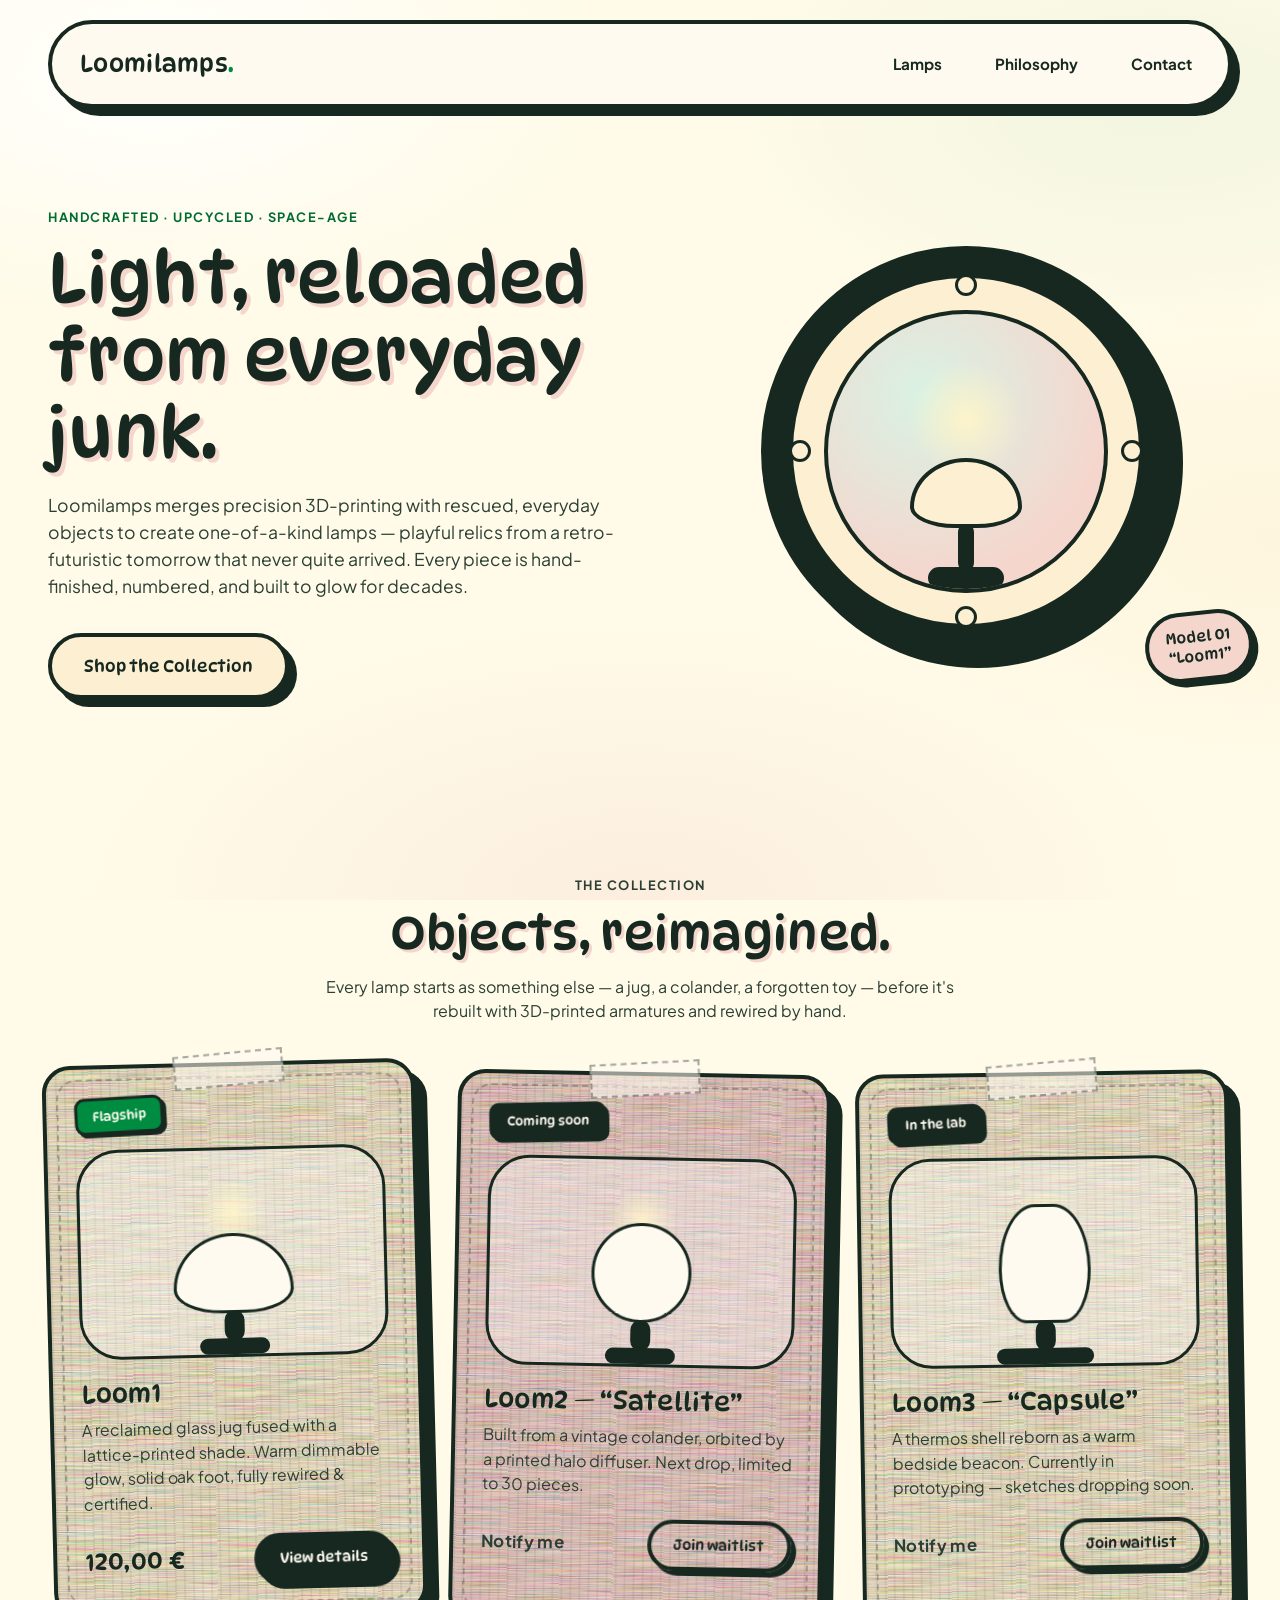
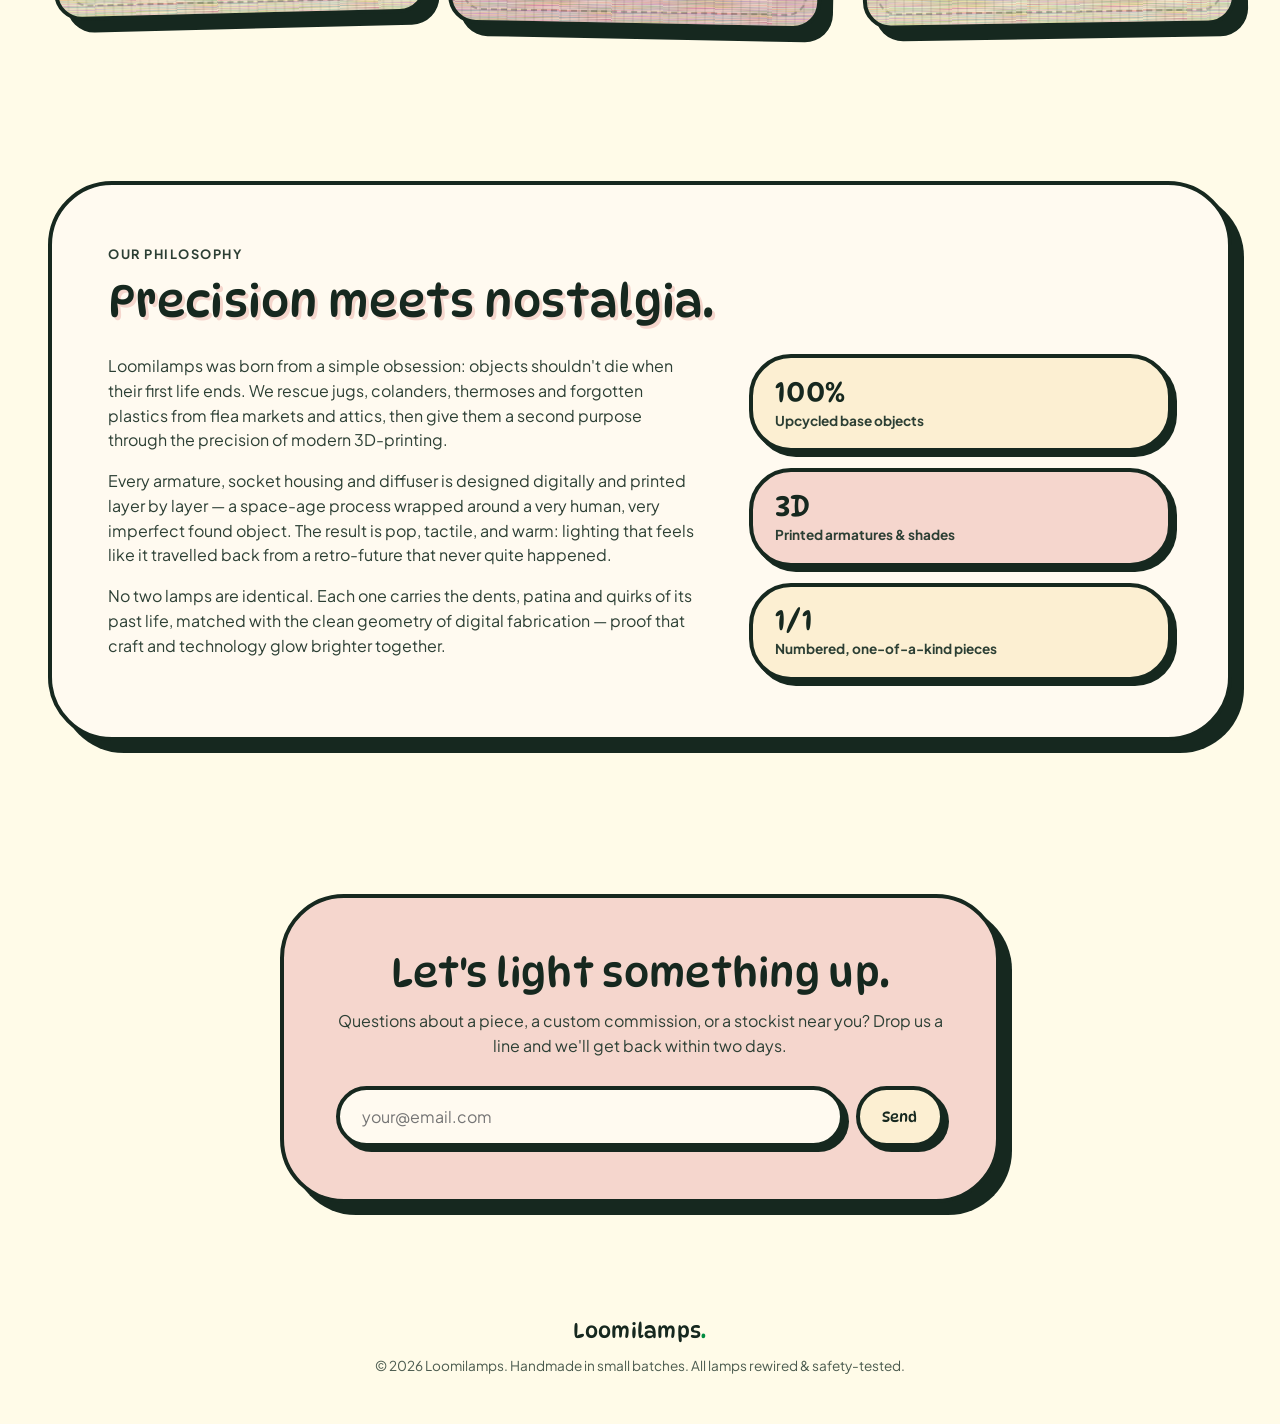
==== index.html @ 5aad16cc "Initial commit: Loomilamps Space-Age Retro E-commerce Site (v4)" ====
<!DOCTYPE html>
<html lang="en">
<head>
<meta charset="UTF-8">
<meta name="viewport" content="width=device-width, initial-scale=1.0">
<title>Loomilamps — Upcycled Space-Age Lighting</title>
<meta name="description" content="Loomilamps crafts nostalgic pop lighting by merging 3D-printing precision with upcycled everyday objects.">

<link rel="preconnect" href="https://fonts.googleapis.com">
<link rel="preconnect" href="https://fonts.gstatic.com" crossorigin>
<link href="https://fonts.googleapis.com/css2?family=Bubblegum+Sans&family=DynaPuff:wght@400..700&family=Plus+Jakarta+Sans:ital,wght@0,300..800;1,300..800&display=swap" rel="stylesheet">

<link rel="stylesheet" href="style.css">
</head>
<body>

<div class="noise-overlay" aria-hidden="true"></div>

<!-- ===== HEADER ===== -->
<header class="site-header">
  <div class="nav-bubble">
    <a href="#top" class="logo">Loomilamps<span class="logo-dot">.</span></a>

    <button class="nav-toggle" id="navToggle" aria-label="Toggle navigation" aria-expanded="false" aria-controls="primaryNav">
      <span></span><span></span><span></span>
    </button>

    <nav class="primary-nav" id="primaryNav">
      <a href="#lamps">Lamps</a>
      <a href="#philosophy">Philosophy</a>
      <a href="#contact">Contact</a>
    </nav>
  </div>
</header>

<main id="top">

  <!-- ===== HERO ===== -->
  <section class="hero" id="hero">
    <div class="hero-inner">
      <div class="hero-copy">
        <p class="eyebrow">Handcrafted &middot; Upcycled &middot; Space-Age</p>
        <h1 class="hero-title">Light, reloaded<br>from everyday junk.</h1>
        <p class="hero-text">
          Loomilamps merges precision 3D-printing with rescued, everyday objects to
          create one-of-a-kind lamps — playful relics from a retro-futuristic tomorrow
          that never quite arrived. Every piece is hand-finished, numbered, and built to
          glow for decades.
        </p>
        <a href="#lamps" class="btn btn-primary">
          <span>Shop the Collection</span>
        </a>
      </div>

      <div class="hero-visual">
        <div class="porthole">
          <div class="porthole-ring">
            <div class="porthole-glass">
              <div class="lamp-illustration" aria-hidden="true">
                <div class="lamp-glow"></div>
                <div class="lamp-shade"></div>
                <div class="lamp-neck"></div>
                <div class="lamp-base"></div>
              </div>
            </div>
          </div>
          <span class="porthole-bolt bolt-1"></span>
          <span class="porthole-bolt bolt-2"></span>
          <span class="porthole-bolt bolt-3"></span>
          <span class="porthole-bolt bolt-4"></span>
        </div>
        <div class="hero-badge">Model 01<br>“Loom1”</div>
      </div>
    </div>
  </section>

  <!-- ===== PRODUCT SHOWCASE ===== -->
  <section class="showcase" id="lamps">
    <div class="section-heading">
      <p class="eyebrow eyebrow-dark">The Collection</p>
      <h2>Objects, reimagined.</h2>
      <p class="section-sub">Every lamp starts as something else — a jug, a colander, a
        forgotten toy — before it's rebuilt with 3D-printed armatures and rewired by hand.</p>
    </div>

    <div class="product-grid">

      <article class="product-card product-card--yellow product-card--featured">
        <span class="card-tape" aria-hidden="true"></span>
        <a href="product-loom1.html" class="product-card-link" aria-label="View Loom1 details">
          <span class="tag">Flagship</span>
          <div class="product-media">
            <div class="mini-lamp mini-lamp--01" aria-hidden="true">
              <div class="mini-glow"></div>
              <div class="mini-shade"></div>
              <div class="mini-neck"></div>
              <div class="mini-base"></div>
            </div>
          </div>
          <div class="product-body">
            <h3>Loom1</h3>
            <p>A reclaimed glass jug fused with a lattice-printed shade. Warm dimmable
              glow, solid oak foot, fully rewired &amp; certified.</p>
            <div class="product-footer">
              <span class="price">120,00&nbsp;€</span>
              <span class="btn btn-small btn-dark">View details</span>
            </div>
          </div>
        </a>
      </article>

      <article class="product-card product-card--pink">
        <span class="card-tape" aria-hidden="true"></span>
        <span class="tag tag-soon">Coming soon</span>
        <div class="product-media">
          <div class="mini-lamp mini-lamp--02" aria-hidden="true">
            <div class="mini-glow"></div>
            <div class="mini-shade mini-shade--round"></div>
            <div class="mini-neck"></div>
            <div class="mini-base"></div>
          </div>
        </div>
        <div class="product-body">
          <h3>Loom2 — “Satellite”</h3>
          <p>Built from a vintage colander, orbited by a printed halo diffuser.
            Next drop, limited to 30 pieces.</p>
          <div class="product-footer">
            <span class="price price-muted">Notify me</span>
            <a href="#contact" class="btn btn-small btn-outline">Join waitlist</a>
          </div>
        </div>
      </article>

      <article class="product-card product-card--yellow">
        <span class="card-tape" aria-hidden="true"></span>
        <span class="tag tag-soon">In the lab</span>
        <div class="product-media">
          <div class="mini-lamp mini-lamp--03" aria-hidden="true">
            <div class="mini-glow"></div>
            <div class="mini-shade mini-shade--tall"></div>
            <div class="mini-neck"></div>
            <div class="mini-base mini-base--wide"></div>
          </div>
        </div>
        <div class="product-body">
          <h3>Loom3 — “Capsule”</h3>
          <p>A thermos shell reborn as a warm bedside beacon. Currently in
            prototyping — sketches dropping soon.</p>
          <div class="product-footer">
            <span class="price price-muted">Notify me</span>
            <a href="#contact" class="btn btn-small btn-outline">Join waitlist</a>
          </div>
        </div>
      </article>

    </div>
  </section>

  <!-- ===== PHILOSOPHY ===== -->
  <section class="philosophy" id="philosophy">
    <div class="philosophy-card">
      <p class="eyebrow eyebrow-dark">Our Philosophy</p>
      <h2>Precision meets nostalgia.</h2>
      <div class="philosophy-grid">
        <div class="philosophy-text">
          <p>
            Loomilamps was born from a simple obsession: objects shouldn't die when
            their first life ends. We rescue jugs, colanders, thermoses and forgotten
            plastics from flea markets and attics, then give them a second purpose
            through the precision of modern 3D-printing.
          </p>
          <p>
            Every armature, socket housing and diffuser is designed digitally and
            printed layer by layer — a space-age process wrapped around a very human,
            very imperfect found object. The result is pop, tactile, and warm: lighting
            that feels like it travelled back from a retro-future that never quite
            happened.
          </p>
          <p>
            No two lamps are identical. Each one carries the dents, patina and quirks
            of its past life, matched with the clean geometry of digital fabrication —
            proof that craft and technology glow brighter together.
          </p>
        </div>
        <div class="philosophy-stats">
          <div class="stat-chip">
            <span class="stat-number">100%</span>
            <span class="stat-label">Upcycled base objects</span>
          </div>
          <div class="stat-chip stat-chip--pink">
            <span class="stat-number">3D</span>
            <span class="stat-label">Printed armatures &amp; shades</span>
          </div>
          <div class="stat-chip">
            <span class="stat-number">1/1</span>
            <span class="stat-label">Numbered, one-of-a-kind pieces</span>
          </div>
        </div>
      </div>
    </div>
  </section>

  <!-- ===== CONTACT / CTA ===== -->
  <section class="contact" id="contact">
    <div class="contact-card">
      <h2>Let's light something up.</h2>
      <p>Questions about a piece, a custom commission, or a stockist near you?
        Drop us a line and we'll get back within two days.</p>
      <form class="contact-form" action="#" method="post">
        <input type="email" name="email" placeholder="your@email.com" required aria-label="Email address">
        <button type="submit" class="btn btn-primary btn-small">Send</button>
      </form>
    </div>
  </section>

</main>

<!-- ===== FOOTER ===== -->
<footer class="site-footer">
  <div class="footer-inner">
    <span class="logo logo--footer">Loomilamps<span class="logo-dot">.</span></span>
    <p>&copy; 2026 Loomilamps. Handmade in small batches. All lamps rewired &amp; safety-tested.</p>
  </div>
</footer>

<script src="script.js"></script>
</body>
</html>
---- style.css ----
/* =========================================================
   Loomilamps — Design Tokens
   ========================================================= */
:root {
  --color-bg: #fffbe8;
  --color-bg-soft: #fff5d6;
  --color-green: #008c40;
  --color-green-deep: #016b32;
  --color-butter: #fcefd2;
  --color-pink: #f5d6cd;
  --color-ink: #16281f;
  --color-ink-soft: #2c3f34;
  --color-cream: #fffaf0;

  --border-thick: 4px;
  --border-color: var(--color-ink);

  --shadow-offset: 8px;
  --shadow-hard: var(--shadow-offset) var(--shadow-offset) 0 0 var(--color-ink);
  --shadow-hard-sm: 5px 5px 0 0 var(--color-ink);
  --shadow-hard-lg: 12px 12px 0 0 var(--color-ink);

  --radius-blob: 42px;
  --radius-blob-lg: 64px;
  --radius-pill: 999px;

  --font-display: 'DynaPuff', 'Bubblegum Sans', system-ui, sans-serif;
  --font-body: 'Plus Jakarta Sans', 'Inter', system-ui, -apple-system, sans-serif;

  --container-w: 1240px;
}

/* =========================================================
   Reset & Base
   ========================================================= */
*, *::before, *::after { box-sizing: border-box; }

html { scroll-behavior: smooth; }

body {
  margin: 0;
  min-height: 100vh;
  background-color: var(--color-bg);
  /* Soft, non-repeating light blooms — no tiling pattern, just gentle depth */
  background-image:
    radial-gradient(ellipse 60% 45% at 12% 8%, rgba(255,255,255,0.9), transparent 60%),
    radial-gradient(ellipse 55% 40% at 90% 12%, rgba(0,140,64,0.05), transparent 65%),
    radial-gradient(ellipse 70% 50% at 50% 100%, rgba(245,214,205,0.35), transparent 65%),
    radial-gradient(ellipse 60% 45% at 100% 60%, rgba(252,239,210,0.5), transparent 60%);
  background-attachment: fixed;
  color: var(--color-ink);
  font-family: var(--font-body);
  font-size: 16px;
  line-height: 1.55;
  -webkit-font-smoothing: antialiased;
  overflow-x: hidden;
  position: relative;
}

h1, h2, h3, .logo, .price, .stat-number {
  font-family: var(--font-display);
  font-weight: 400;
  line-height: 1.1;
  letter-spacing: 0.3px;
  margin: 0;
}

p { margin: 0 0 1rem; }
p:last-child { margin-bottom: 0; }

a { color: inherit; text-decoration: none; }

img { max-width: 100%; display: block; }

button, input { font-family: inherit; }

/* Global noise overlay intentionally removed — the plain background now relies on
   soft gradients only. Card-level fiber grain removed too — flat pastel colors with
   borders/shadows now carry the paper-cutout feel, avoiding any visible tiling. */

.eyebrow {
  display: inline-block;
  font-weight: 700;
  font-size: 0.8rem;
  letter-spacing: 1.5px;
  text-transform: uppercase;
  color: var(--color-green-deep);
  margin-bottom: 0.75rem;
}
.eyebrow-dark { color: var(--color-ink-soft); }

/* =========================================================
   Buttons
   ========================================================= */
.btn {
  --btn-bg: var(--color-butter);
  --btn-fg: var(--color-ink);
  position: relative;
  display: inline-flex;
  align-items: center;
  justify-content: center;
  gap: 0.5rem;
  font-family: var(--font-display);
  font-size: 1.05rem;
  padding: 1rem 2rem;
  background: var(--btn-bg);
  color: var(--btn-fg);
  border: var(--border-thick) solid var(--border-color);
  border-radius: var(--radius-pill);
  box-shadow: var(--shadow-hard);
  cursor: pointer;
  transition: transform 0.12s ease, box-shadow 0.12s ease;
  will-change: transform;
}
.btn:hover { transform: translate(-2px, -2px); box-shadow: 10px 10px 0 0 var(--color-ink); }
.btn:active,
.btn.is-pressed {
  transform: translate(var(--shadow-offset), var(--shadow-offset));
  box-shadow: 0 0 0 0 var(--color-ink);
}

.btn-primary { background: var(--color-butter); }
.btn-dark { background: var(--color-ink); color: var(--color-cream); }
.btn-outline { background: transparent; }
.btn-small { padding: 0.65rem 1.4rem; font-size: 0.9rem; box-shadow: var(--shadow-hard-sm); }
.btn-small:hover { box-shadow: 7px 7px 0 0 var(--color-ink); }

/* =========================================================
   Header / Nav
   ========================================================= */
.site-header {
  position: sticky;
  top: 0;
  z-index: 50;
  padding: 1.25rem clamp(1rem, 4vw, 3rem) 0;
}

.nav-bubble {
  max-width: var(--container-w);
  margin: 0 auto;
  display: flex;
  align-items: center;
  justify-content: space-between;
  background-color: var(--color-cream);
  border: var(--border-thick) solid var(--border-color);
  border-radius: var(--radius-pill);
  padding: 0.85rem 0.85rem 0.85rem 1.75rem;
  box-shadow: var(--shadow-hard);
}

.logo {
  font-size: 1.5rem;
  color: var(--color-ink);
  white-space: nowrap;
}
.logo-dot { color: var(--color-green); }

.primary-nav {
  display: flex;
  align-items: center;
  gap: 0.5rem;
}
.primary-nav a {
  font-family: var(--font-body);
  font-weight: 700;
  font-size: 0.95rem;
  padding: 0.65rem 1.15rem;
  border-radius: var(--radius-pill);
  border: var(--border-thick) solid transparent;
  transition: border-color 0.15s ease, background 0.15s ease, transform 0.15s ease;
}
.primary-nav a:hover {
  background: var(--color-butter);
  border-color: var(--border-color);
  transform: translateY(-2px);
}

.nav-toggle {
  display: none;
  flex-direction: column;
  justify-content: center;
  gap: 5px;
  width: 46px;
  height: 46px;
  background: var(--color-butter);
  border: var(--border-thick) solid var(--border-color);
  border-radius: 50%;
  cursor: pointer;
}
.nav-toggle span {
  display: block;
  width: 18px;
  height: 3px;
  margin: 0 auto;
  background: var(--color-ink);
  border-radius: 2px;
}

/* =========================================================
   Hero
   ========================================================= */
.hero {
  position: relative;
  z-index: 1;
  padding: clamp(2.5rem, 8vw, 6rem) clamp(1rem, 4vw, 3rem) clamp(3rem, 8vw, 6rem);
}

.hero-inner {
  max-width: var(--container-w);
  margin: 0 auto;
  display: grid;
  grid-template-columns: 1.05fr 0.95fr;
  align-items: center;
  gap: clamp(2rem, 5vw, 4rem);
}

.hero-title {
  font-size: clamp(2.6rem, 6vw, 4.4rem);
  color: var(--color-ink);
  text-shadow: 4px 4px 0 var(--color-pink);
  margin-bottom: 1.25rem;
}

.hero-text {
  color: var(--color-ink-soft);
  font-size: 1.1rem;
  max-width: 46ch;
  margin-bottom: 2rem;
}

.hero-visual {
  position: relative;
  display: flex;
  justify-content: center;
  align-items: center;
}

.porthole {
  position: relative;
  width: clamp(260px, 32vw, 420px);
  aspect-ratio: 1 / 1;
  border-radius: 50%;
  background: var(--color-ink);
  border: var(--border-thick) solid var(--border-color);
  box-shadow: var(--shadow-hard-lg);
  display: flex;
  align-items: center;
  justify-content: center;
  animation: float 6s ease-in-out infinite;
}

.porthole-ring {
  width: 88%;
  height: 88%;
  border-radius: 50%;
  background: var(--color-butter);
  border: var(--border-thick) solid var(--border-color);
  display: flex;
  align-items: center;
  justify-content: center;
}

.porthole-glass {
  width: 82%;
  height: 82%;
  border-radius: 50%;
  background: radial-gradient(circle at 35% 30%, #d9f2e4, var(--color-pink) 70%);
  border: var(--border-thick) solid var(--border-color);
  display: flex;
  align-items: flex-end;
  justify-content: center;
  overflow: hidden;
  position: relative;
}

.porthole-bolt {
  position: absolute;
  width: 22px;
  height: 22px;
  background: var(--color-butter);
  border: 3px solid var(--border-color);
  border-radius: 50%;
}
.bolt-1 { top: 6%; left: 50%; transform: translateX(-50%); }
.bolt-2 { bottom: 6%; left: 50%; transform: translateX(-50%); }
.bolt-3 { left: 6%; top: 50%; transform: translateY(-50%); }
.bolt-4 { right: 6%; top: 50%; transform: translateY(-50%); }

/* Illustrated lamp inside the porthole, pure CSS */
.lamp-illustration {
  position: relative;
  width: 60%;
  height: 78%;
  display: flex;
  flex-direction: column;
  align-items: center;
  justify-content: flex-end;
}
.lamp-glow {
  position: absolute;
  top: -6%;
  width: 120px;
  max-width: 70%;
  aspect-ratio: 1/1;
  background: radial-gradient(circle, rgba(255,244,200,0.95), rgba(255,244,200,0) 70%);
  border-radius: 50%;
}
.lamp-shade {
  width: 68%;
  aspect-ratio: 1.6/1;
  background: var(--color-butter);
  border: var(--border-thick) solid var(--border-color);
  border-radius: 50% 50% 40% 40% / 70% 70% 30% 30%;
  position: relative;
  z-index: 1;
}
.lamp-neck {
  width: 10%;
  height: 22%;
  background: var(--color-ink);
  border: 3px solid var(--border-color);
  border-radius: var(--radius-pill);
  margin-top: -4px;
}
.lamp-base {
  width: 46%;
  height: 10%;
  background: var(--color-ink);
  border: var(--border-thick) solid var(--border-color);
  border-radius: var(--radius-pill);
  margin-top: -4px;
}

.hero-badge {
  position: absolute;
  bottom: -6%;
  right: -4%;
  background: var(--color-pink);
  border: var(--border-thick) solid var(--border-color);
  border-radius: var(--radius-blob);
  box-shadow: var(--shadow-hard-sm);
  padding: 0.75rem 1.1rem;
  font-family: var(--font-display);
  font-size: 0.95rem;
  text-align: center;
  line-height: 1.25;
  transform: rotate(-6deg);
}

@keyframes float {
  0%, 100% { transform: translateY(0); }
  50% { transform: translateY(-14px); }
}

/* =========================================================
   Showcase / Product Grid
   ========================================================= */
.showcase, .philosophy, .contact {
  position: relative;
  z-index: 1;
  padding: clamp(2.5rem, 6vw, 5rem) clamp(1rem, 4vw, 3rem);
}

.section-heading {
  max-width: var(--container-w);
  margin: 0 auto clamp(2rem, 5vw, 3rem);
  text-align: center;
}
.section-heading h2 {
  font-size: clamp(2.1rem, 4.5vw, 3rem);
  color: var(--color-ink);
  text-shadow: 3px 3px 0 var(--color-pink);
  margin-bottom: 0.9rem;
}
.section-sub {
  color: var(--color-ink-soft);
  max-width: 56ch;
  margin: 0 auto;
}

.product-grid {
  max-width: var(--container-w);
  margin: 0 auto;
  display: grid;
  grid-template-columns: repeat(3, 1fr);
  gap: clamp(1.25rem, 3vw, 2rem);
  align-items: stretch;
}

.product-card {
  --rotate: 0deg;
  position: relative;
  display: flex;
  flex-direction: column;
  border: var(--border-thick) solid var(--border-color);
  border-radius: 28px;
  box-shadow: var(--shadow-hard-lg);
  padding: 1.75rem;
  transform: rotate(var(--rotate));
  transition: transform 0.18s ease, box-shadow 0.18s ease;
  /* corrugated flute lines + fiber grain, cut right into the cardboard */
  background-image:
    repeating-linear-gradient(90deg, rgba(0,0,0,0.06) 0 2px, transparent 2px 9px),
    url("data:image/svg+xml;utf8,<svg xmlns='http://www.w3.org/2000/svg' width='160' height='160'><filter id='c'><feTurbulence type='fractalNoise' baseFrequency='0.015 0.85' numOctaves='4' seed='3' stitchTiles='stitch'/><feColorMatrix type='matrix' values='0 0 0 0 0.1  0 0 0 0 0.07  0 0 0 0 0.02  0 0 0 0 0.45 0'/></filter><rect width='100%25' height='100%25' filter='url(%23c)'/></svg>");
  background-blend-mode: multiply, multiply;
  background-size: auto, 160px 160px;
}
/* Dashed stitch-line inset, like the fold score of a die-cut cardboard piece */
.product-card::after {
  content: "";
  position: absolute;
  inset: 10px;
  border: 2.5px dashed rgba(22, 40, 31, 0.28);
  border-radius: 20px;
  pointer-events: none;
}
.product-card:nth-child(1) { --rotate: -1.4deg; }
.product-card:nth-child(2) { --rotate: 1.1deg; }
.product-card:nth-child(3) { --rotate: -0.9deg; }
.product-card:hover {
  --rotate: 0deg;
  transform: translate(-4px, -4px) rotate(var(--rotate));
  box-shadow: 16px 16px 0 0 var(--color-ink);
}
.product-card--yellow { background-color: var(--color-butter); }
.product-card--pink { background-color: var(--color-pink); }
.product-card--featured { transform: translateY(-10px) rotate(var(--rotate)); }
.product-card--featured:hover { transform: translate(-4px, -14px) rotate(var(--rotate)); }

/* Whole flagship card becomes a link to its product page, styled as a plain block */
.product-card-link {
  display: flex;
  flex-direction: column;
  flex: 1;
  color: inherit;
}

/* Washi-tape strip pinning the card down, for that board-game-box feel */
.card-tape {
  position: absolute;
  top: -14px;
  left: 50%;
  width: 110px;
  height: 34px;
  margin-left: -55px;
  background: rgba(255, 250, 240, 0.55);
  border: 2.5px dashed rgba(22, 40, 31, 0.4);
  transform: rotate(-4deg);
  z-index: 2;
  pointer-events: none;
}

.tag {
  align-self: flex-start;
  font-family: var(--font-display);
  font-size: 0.8rem;
  background: var(--color-green);
  color: var(--color-cream);
  border: 3px solid var(--border-color);
  border-radius: 10px;
  padding: 0.35rem 0.9rem;
  margin-bottom: 1rem;
  transform: rotate(-2deg);
  box-shadow: 3px 3px 0 0 var(--color-ink);
  position: relative;
  z-index: 1;
}
.tag-soon { background: var(--color-ink); }

.product-media {
  display: flex;
  align-items: flex-end;
  justify-content: center;
  height: clamp(160px, 20vw, 210px);
  margin-bottom: 1.25rem;
  background-color: rgba(255,255,255,0.35);
  border: 3px solid var(--border-color);
  border-radius: var(--radius-blob);
}

/* Mini lamp illustrations reused for product cards */
.mini-lamp {
  position: relative;
  width: 55%;
  height: 85%;
  display: flex;
  flex-direction: column;
  align-items: center;
  justify-content: flex-end;
}
.mini-glow {
  position: absolute;
  top: -2%;
  width: 70px;
  max-width: 60%;
  aspect-ratio: 1/1;
  background: radial-gradient(circle, rgba(255,244,200,0.9), rgba(255,244,200,0) 70%);
  border-radius: 50%;
}
.mini-shade {
  width: 72%;
  aspect-ratio: 1.5/1;
  background: var(--color-cream);
  border: 3px solid var(--border-color);
  border-radius: 50% 50% 40% 40% / 70% 70% 30% 30%;
  position: relative;
  z-index: 1;
}
.mini-shade--round { border-radius: 50%; aspect-ratio: 1/1; width: 60%; }
.mini-shade--tall { border-radius: 40% 40% 30% 30% / 55% 55% 45% 45%; aspect-ratio: 1/1.3; width: 55%; }
.mini-neck { width: 12%; height: 18%; background: var(--color-ink); border: 3px solid var(--border-color); border-radius: var(--radius-pill); margin-top: -3px; }
.mini-base { width: 42%; height: 9%; background: var(--color-ink); border: 3px solid var(--border-color); border-radius: var(--radius-pill); margin-top: -3px; }
.mini-base--wide { width: 58%; }

.product-body h3 {
  font-size: 1.6rem;
  margin-bottom: 0.6rem;
}
.product-body p { color: var(--color-ink-soft); margin-bottom: 1.25rem; }

.product-footer {
  margin-top: auto;
  display: flex;
  align-items: center;
  justify-content: space-between;
  gap: 0.75rem;
  flex-wrap: wrap;
}

.price { font-size: 1.5rem; }
.price-muted { font-size: 1.05rem; font-family: var(--font-body); font-weight: 700; color: var(--color-ink-soft); }

/* =========================================================
   Philosophy
   ========================================================= */
.philosophy-card {
  max-width: var(--container-w);
  margin: 0 auto;
  background-color: var(--color-cream);
  border: var(--border-thick) solid var(--border-color);
  border-radius: var(--radius-blob-lg);
  box-shadow: var(--shadow-hard-lg);
  padding: clamp(2rem, 5vw, 3.5rem);
}
.philosophy-card h2 {
  font-size: clamp(2rem, 4vw, 2.8rem);
  margin-bottom: 1.75rem;
  text-shadow: 3px 3px 0 var(--color-pink);
}

.philosophy-grid {
  display: grid;
  grid-template-columns: 1.4fr 1fr;
  gap: clamp(1.5rem, 4vw, 3rem);
  align-items: start;
}

.philosophy-text p { color: var(--color-ink-soft); }
.philosophy-text p + p { margin-top: 1rem; }

.philosophy-stats {
  display: flex;
  flex-direction: column;
  gap: 1rem;
}
.stat-chip {
  background: var(--color-butter);
  border: var(--border-thick) solid var(--border-color);
  border-radius: var(--radius-blob);
  box-shadow: var(--shadow-hard-sm);
  padding: 1.1rem 1.4rem;
  display: flex;
  flex-direction: column;
  gap: 0.15rem;
}
.stat-chip--pink { background: var(--color-pink); }
.stat-number { font-size: 1.8rem; color: var(--color-ink); }
.stat-label { font-size: 0.85rem; font-weight: 700; color: var(--color-ink-soft); }

/* =========================================================
   Contact
   ========================================================= */
.contact-card {
  max-width: 720px;
  margin: 0 auto;
  text-align: center;
  background-color: var(--color-pink);
  border: var(--border-thick) solid var(--border-color);
  border-radius: var(--radius-blob-lg);
  box-shadow: var(--shadow-hard-lg);
  padding: clamp(2rem, 5vw, 3.25rem);
}
.contact-card h2 { font-size: clamp(1.9rem, 4vw, 2.5rem); margin-bottom: 0.9rem; text-shadow: 3px 3px 0 var(--color-pink); }
.contact-card p { color: var(--color-ink-soft); margin-bottom: 1.75rem; }

.contact-form {
  display: flex;
  gap: 0.75rem;
  flex-wrap: wrap;
  justify-content: center;
}
.contact-form input {
  flex: 1 1 260px;
  padding: 1rem 1.4rem;
  border: var(--border-thick) solid var(--border-color);
  border-radius: var(--radius-pill);
  background: var(--color-cream);
  font-size: 1rem;
  box-shadow: var(--shadow-hard-sm);
}
.contact-form input:focus {
  outline: none;
  box-shadow: 6px 6px 0 0 var(--color-ink);
}

/* =========================================================
   Footer
   ========================================================= */
.site-footer {
  position: relative;
  z-index: 1;
  padding: 2.5rem clamp(1rem, 4vw, 3rem) 3rem;
}
.footer-inner {
  max-width: var(--container-w);
  margin: 0 auto;
  display: flex;
  flex-direction: column;
  align-items: center;
  gap: 0.75rem;
  text-align: center;
  color: var(--color-ink-soft);
}
.logo--footer { font-size: 1.3rem; }
.footer-inner p { font-size: 0.85rem; opacity: 0.85; }

/* =========================================================
   Product Detail Page
   ========================================================= */
.breadcrumb-wrap {
  max-width: var(--container-w);
  margin: 0 auto;
  padding: 1.5rem clamp(1rem, 4vw, 3rem) 0;
  position: relative;
  z-index: 1;
}
.breadcrumb-link {
  display: inline-flex;
  align-items: center;
  gap: 0.4rem;
  font-weight: 700;
  font-size: 0.95rem;
  color: var(--color-cream);
  padding: 0.6rem 1.2rem;
  border: 3px solid var(--border-color);
  border-radius: var(--radius-pill);
  background: var(--color-green);
  box-shadow: var(--shadow-hard-sm);
  transition: transform 0.15s ease, background 0.15s ease, box-shadow 0.15s ease;
}
.breadcrumb-link:hover {
  transform: translate(-2px, -2px);
  background: var(--color-green-deep);
  box-shadow: 7px 7px 0 0 var(--color-ink);
}

.product-detail {
  position: relative;
  z-index: 1;
  padding: clamp(1.5rem, 5vw, 3rem) clamp(1rem, 4vw, 3rem) clamp(3rem, 6vw, 5rem);
}
.product-detail-inner {
  max-width: var(--container-w);
  margin: 0 auto;
  display: grid;
  grid-template-columns: 1.05fr 0.95fr;
  gap: clamp(1.5rem, 4vw, 3rem);
  align-items: start;
}

/* Gallery */
.gallery { display: flex; flex-direction: column; gap: 1rem; }
.gallery-main {
  border: var(--border-thick) solid var(--border-color);
  border-radius: var(--radius-blob-lg);
  box-shadow: var(--shadow-hard-lg);
  overflow: hidden;
  background-color: var(--color-butter);
}
.gallery-placeholder {
  position: relative;
  display: flex;
  flex-direction: column;
  align-items: center;
  justify-content: flex-end;
  height: clamp(320px, 40vw, 460px);
  padding-bottom: 2rem;
}
.mini-lamp--big { width: 45%; height: 78%; }
.placeholder-label {
  margin-top: 1.5rem;
  font-family: var(--font-display);
  font-size: 0.9rem;
  color: var(--color-ink-soft);
  background: rgba(255,255,255,0.55);
  border: 2.5px dashed rgba(22,40,31,0.35);
  border-radius: var(--radius-pill);
  padding: 0.4rem 1rem;
}

.gallery-thumbs {
  display: grid;
  grid-template-columns: repeat(4, 1fr);
  gap: 0.75rem;
}
.gallery-thumb {
  aspect-ratio: 1 / 1;
  display: flex;
  align-items: center;
  justify-content: center;
  font-family: var(--font-display);
  font-size: 1.1rem;
  color: var(--color-ink);
  background-color: var(--color-cream);
  border: 3px solid var(--border-color);
  border-radius: 16px;
  box-shadow: var(--shadow-hard-sm);
  cursor: pointer;
  transition: transform 0.15s ease, box-shadow 0.15s ease;
}
.gallery-thumb:hover { transform: translate(-2px, -2px); box-shadow: 7px 7px 0 0 var(--color-ink); }
.gallery-thumb.is-active {
  background-color: var(--color-green);
  color: var(--color-cream);
  transform: translate(-2px, -2px);
  box-shadow: 7px 7px 0 0 var(--color-ink);
}

/* Info column */
.product-info { display: flex; flex-direction: column; align-items: flex-start; gap: 1rem; }
.product-info h1 {
  font-size: clamp(2.4rem, 5vw, 3.2rem);
  color: var(--color-ink);
  text-shadow: 3px 3px 0 var(--color-pink);
}
.price-lg { font-size: 2rem; color: var(--color-ink); text-shadow: 2px 2px 0 var(--color-pink); }
.product-lead { color: var(--color-ink-soft); max-width: 52ch; }

.spec-card {
  width: 100%;
  background-color: var(--color-butter);
  border: var(--border-thick) solid var(--border-color);
  border-radius: 28px;
  box-shadow: var(--shadow-hard);
  padding: 1.5rem 1.75rem;
  margin-top: 0.5rem;
}
.spec-card--pink { background-color: var(--color-pink); }
.spec-card h2 { font-size: 1.35rem; margin-bottom: 0.85rem; text-shadow: 2px 2px 0 var(--color-pink); }
.spec-card p { color: var(--color-ink-soft); }
.spec-list { margin: 0; padding-left: 1.2rem; color: var(--color-ink-soft); }
.spec-list li { margin-bottom: 0.5rem; }
.spec-list li:last-child { margin-bottom: 0; }

/* =========================================================
   Responsive
   ========================================================= */
@media (max-width: 960px) {
  .hero-inner { grid-template-columns: 1fr; }
  .hero-visual { order: -1; margin-bottom: 1rem; }
  .product-grid { grid-template-columns: 1fr 1fr; }
  .product-card--featured { grid-column: 1 / -1; transform: none; }
  .product-card--featured:hover { transform: translate(-4px, -4px); }
  .philosophy-grid { grid-template-columns: 1fr; }
  .product-detail-inner { grid-template-columns: 1fr; }
}

@media (max-width: 700px) {
  .nav-toggle { display: flex; }
  .primary-nav {
    position: absolute;
    top: calc(100% + 0.75rem);
    left: 0;
    right: 0;
    background: var(--color-cream);
    border: var(--border-thick) solid var(--border-color);
    border-radius: var(--radius-blob);
    box-shadow: var(--shadow-hard);
    flex-direction: column;
    align-items: stretch;
    padding: 0.75rem;
    gap: 0.4rem;
    display: none;
  }
  .primary-nav.is-open { display: flex; }
  .primary-nav a { text-align: center; }

  .product-grid { grid-template-columns: 1fr; }
  .hero-badge { right: 0; }
}

@media (max-width: 480px) {
  .contact-form { flex-direction: column; align-items: stretch; }
}

/* Respect reduced motion preferences */
@media (prefers-reduced-motion: reduce) {
  html { scroll-behavior: auto; }
  .porthole { animation: none; }
  .btn, .product-card, .primary-nav a { transition: none; }
}
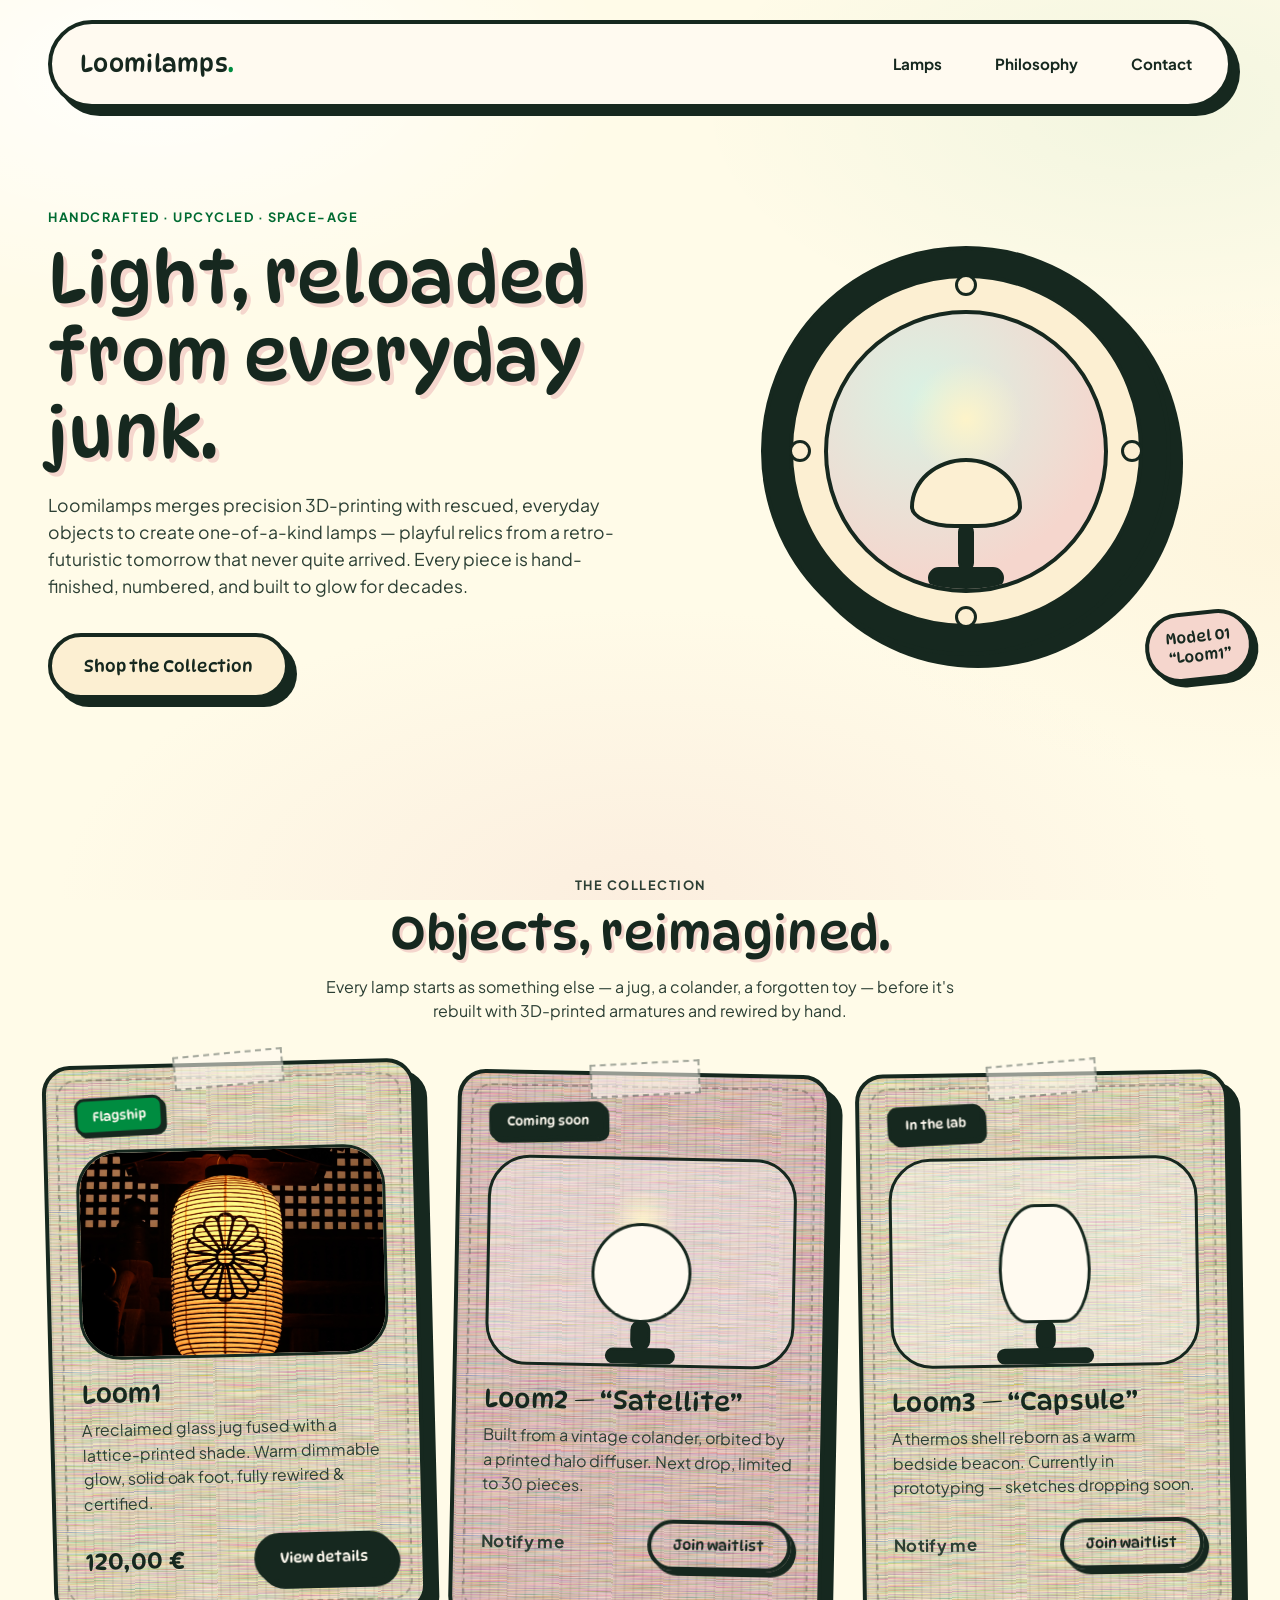
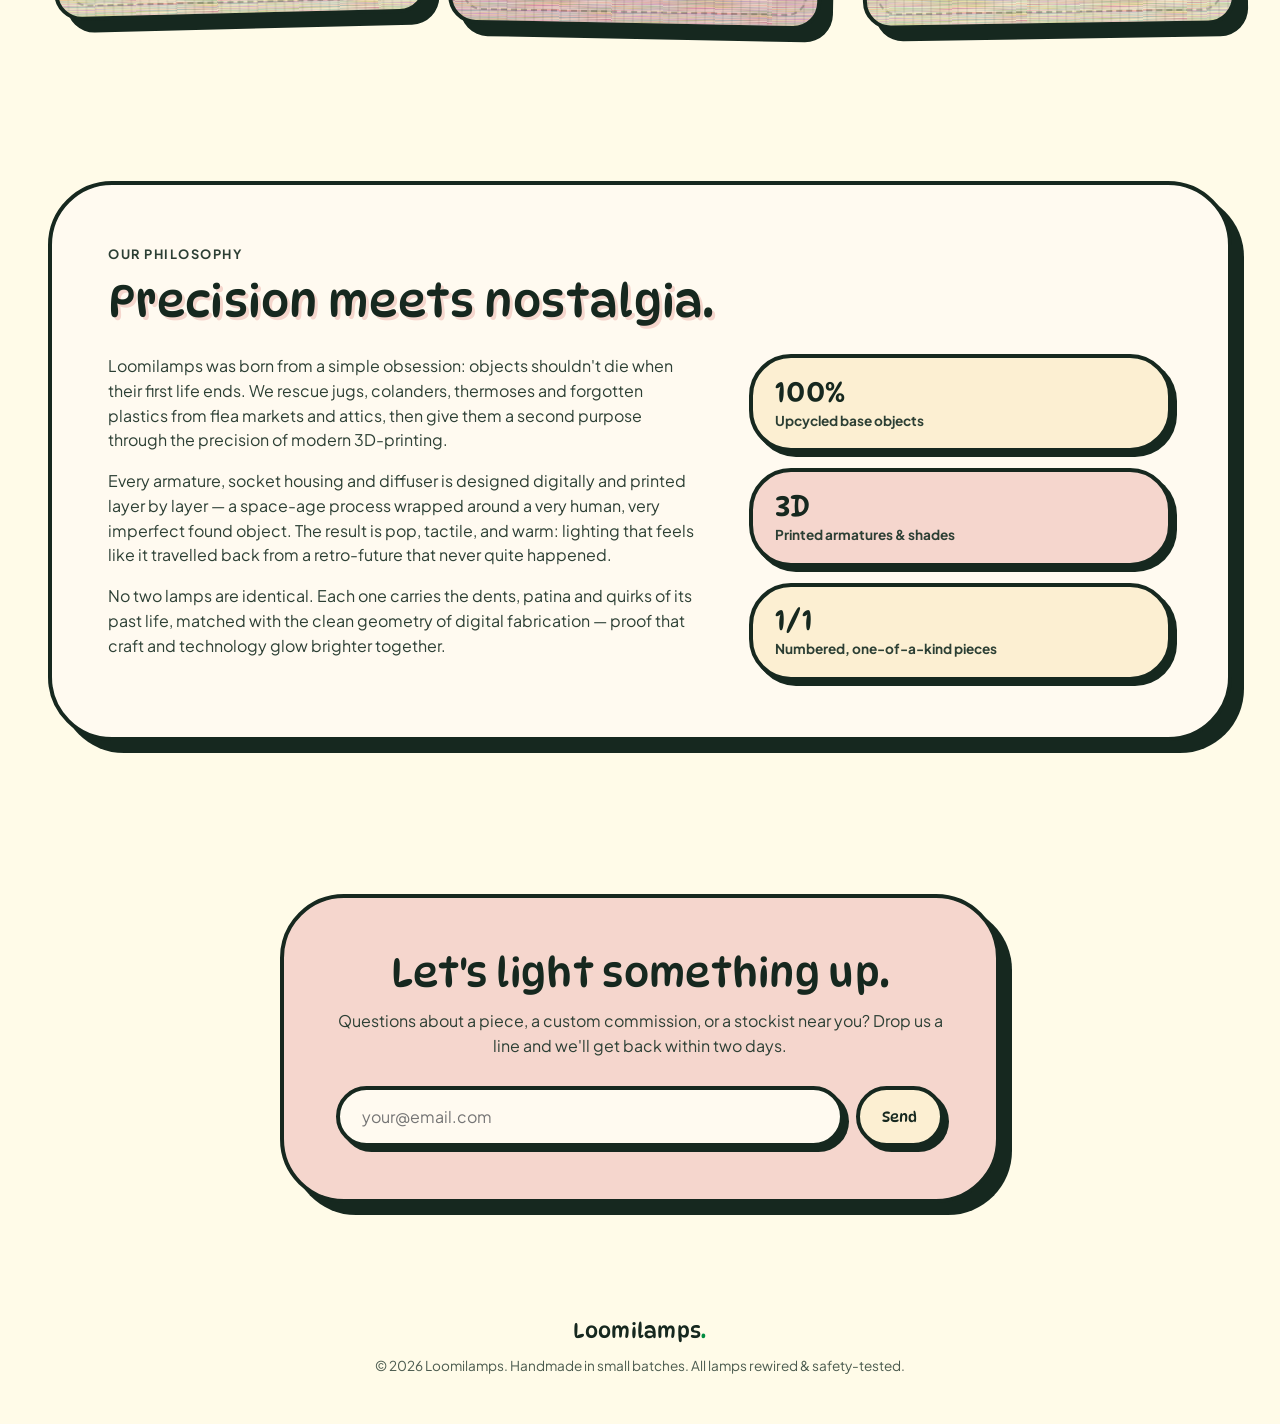
==== commit b4f87082: "Add Loom1 product photo (DSCF7122.JPG) to index and product detail page" ====
--- a/index.html
+++ b/index.html
@@ -89,13 +89,8 @@
         <span class="card-tape" aria-hidden="true"></span>
         <a href="product-loom1.html" class="product-card-link" aria-label="View Loom1 details">
           <span class="tag">Flagship</span>
-          <div class="product-media">
-            <div class="mini-lamp mini-lamp--01" aria-hidden="true">
-              <div class="mini-glow"></div>
-              <div class="mini-shade"></div>
-              <div class="mini-neck"></div>
-              <div class="mini-base"></div>
-            </div>
+          <div class="product-media product-media--img">
+            <img src="assets/DSCF7122.JPG" alt="Loom1 Lamp - Reclaimed glass jug with 3D-printed lattice shade" class="product-img">
           </div>
           <div class="product-body">
             <h3>Loom1</h3>
--- a/style.css
+++ b/style.css
@@ -476,6 +476,25 @@
   background-color: rgba(255,255,255,0.35);
   border: 3px solid var(--border-color);
   border-radius: var(--radius-blob);
+  overflow: hidden;
+}
+
+.product-media--img {
+  align-items: center;
+  padding: 0;
+  background-color: #fff;
+}
+
+.product-img {
+  width: 100%;
+  height: 100%;
+  object-fit: cover;
+  object-position: center;
+  transition: transform 0.3s ease;
+}
+
+.product-card:hover .product-img {
+  transform: scale(1.05);
 }
 
 /* Mini lamp illustrations reused for product cards */
@@ -686,6 +705,37 @@
   box-shadow: var(--shadow-hard-lg);
   overflow: hidden;
   background-color: var(--color-butter);
+}
+.gallery-image-wrap {
+  position: relative;
+  width: 100%;
+  height: clamp(320px, 40vw, 460px);
+  display: flex;
+  align-items: center;
+  justify-content: center;
+  background-color: #fff;
+  overflow: hidden;
+}
+.gallery-img {
+  width: 100%;
+  height: 100%;
+  object-fit: cover;
+  object-position: center;
+  display: block;
+}
+.gallery-caption {
+  position: absolute;
+  bottom: 1.25rem;
+  left: 1.25rem;
+  font-family: var(--font-display);
+  font-size: 0.85rem;
+  color: var(--color-ink);
+  background: rgba(255, 255, 255, 0.85);
+  backdrop-filter: blur(4px);
+  border: 2px solid var(--border-color);
+  border-radius: var(--radius-pill);
+  padding: 0.35rem 0.9rem;
+  box-shadow: var(--shadow-hard-sm);
 }
 .gallery-placeholder {
   position: relative;
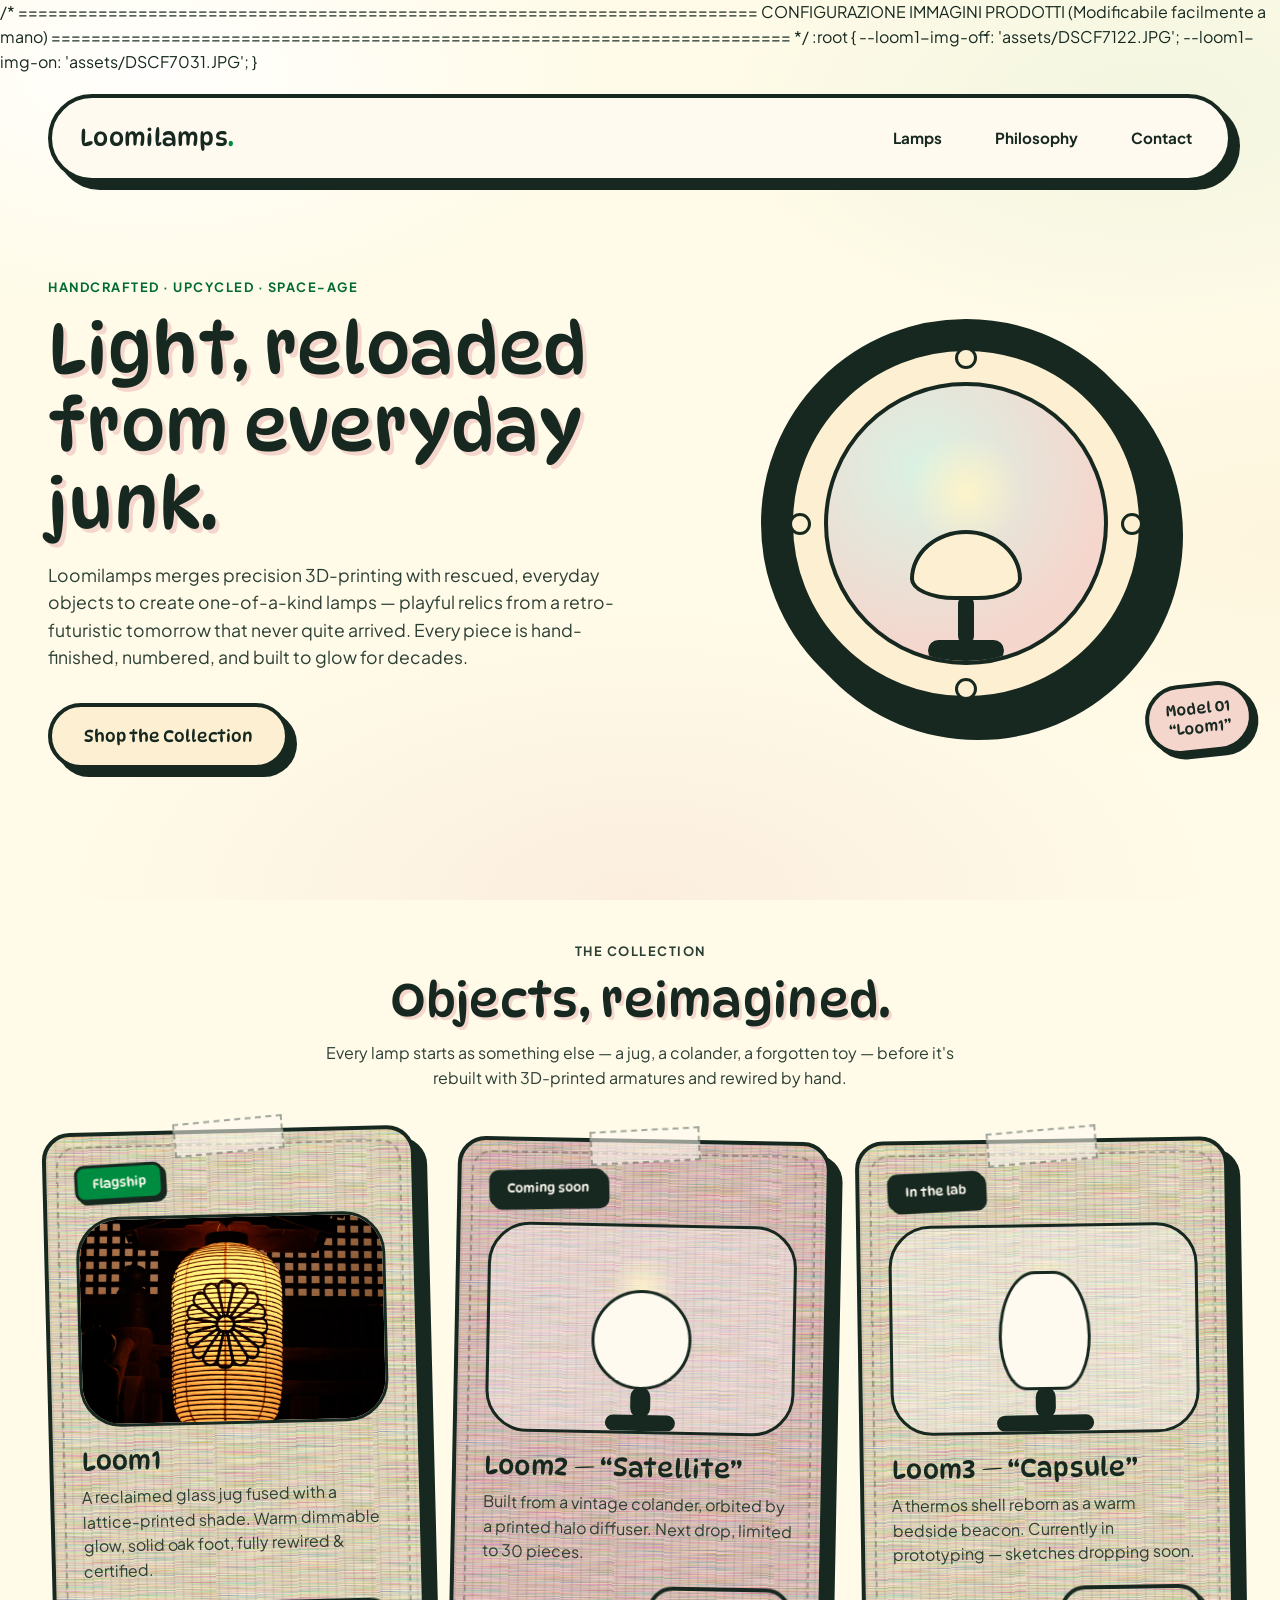
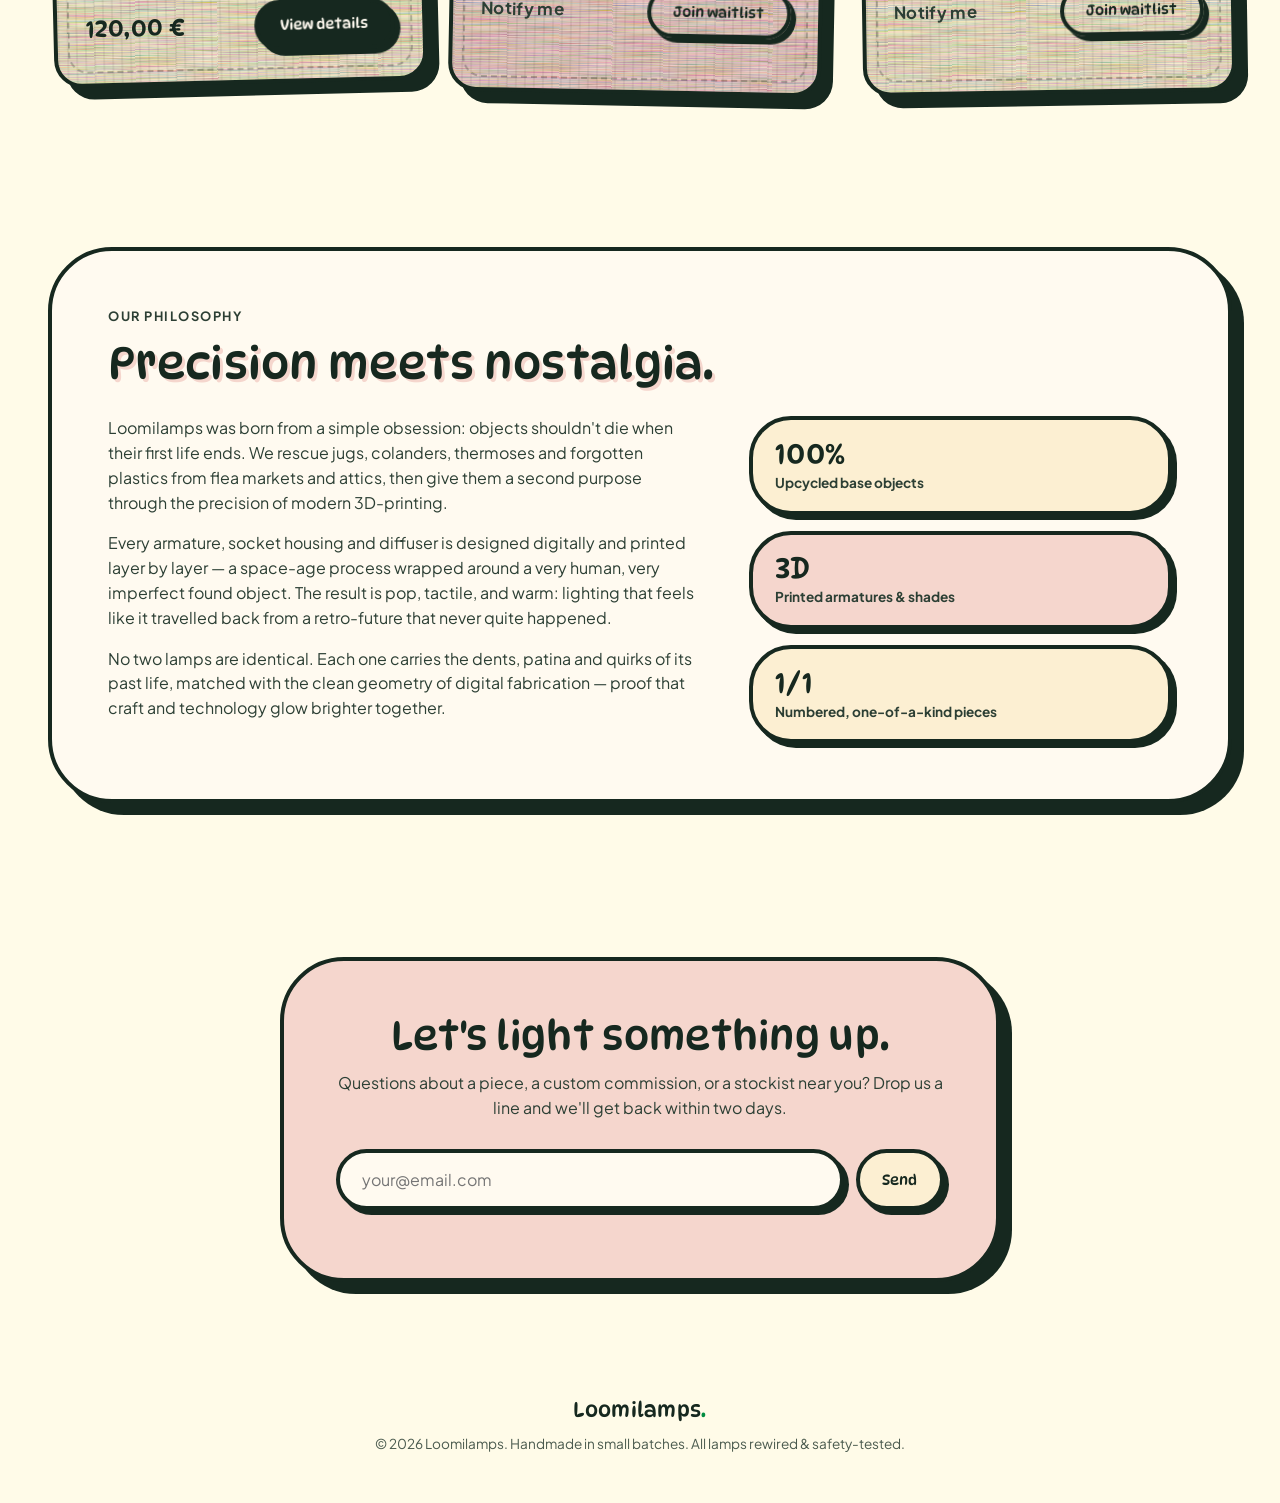
==== commit 3009e569: "Add DSCF7031 (lit) image, add hover-to-light effect on cards, and centralize image configuration in " ====
--- a/index.html
+++ b/index.html
@@ -1,3 +1,11 @@
+/* ==========================================================================
+   CONFIGURAZIONE IMMAGINI PRODOTTI (Modificabile facilmente a mano)
+   ========================================================================== */
+:root {
+  --loom1-img-off: 'assets/DSCF7122.JPG';
+  --loom1-img-on:  'assets/DSCF7031.JPG';
+}
+
 <!DOCTYPE html>
 <html lang="en">
 <head>
@@ -11,6 +19,13 @@
 <link href="https://fonts.googleapis.com/css2?family=Bubblegum+Sans&family=DynaPuff:wght@400..700&family=Plus+Jakarta+Sans:ital,wght@0,300..800;1,300..800&display=swap" rel="stylesheet">
 
 <link rel="stylesheet" href="style.css">
+<style>
+  /* Configurazione immagini Loom1 (Modificabile direttamente qui) */
+  :root {
+    --loom1-img-off: url('assets/DSCF7122.JPG');
+    --loom1-img-on:  url('assets/DSCF7031.JPG');
+  }
+</style>
 </head>
 <body>
 
@@ -85,12 +100,12 @@
 
     <div class="product-grid">
 
-      <article class="product-card product-card--yellow product-card--featured">
+      <article class="product-card product-card--yellow product-card--featured" data-img-off="assets/DSCF7122.JPG" data-img-on="assets/DSCF7031.JPG">
         <span class="card-tape" aria-hidden="true"></span>
         <a href="product-loom1.html" class="product-card-link" aria-label="View Loom1 details">
           <span class="tag">Flagship</span>
-          <div class="product-media product-media--img">
-            <img src="assets/DSCF7122.JPG" alt="Loom1 Lamp - Reclaimed glass jug with 3D-printed lattice shade" class="product-img">
+          <div class="product-media product-media--img product-media--interactive">
+            <img src="assets/DSCF7122.JPG" alt="Loom1 Lamp - Reclaimed glass jug with 3D-printed lattice shade" class="product-img product-img--switchable">
           </div>
           <div class="product-body">
             <h3>Loom1</h3>
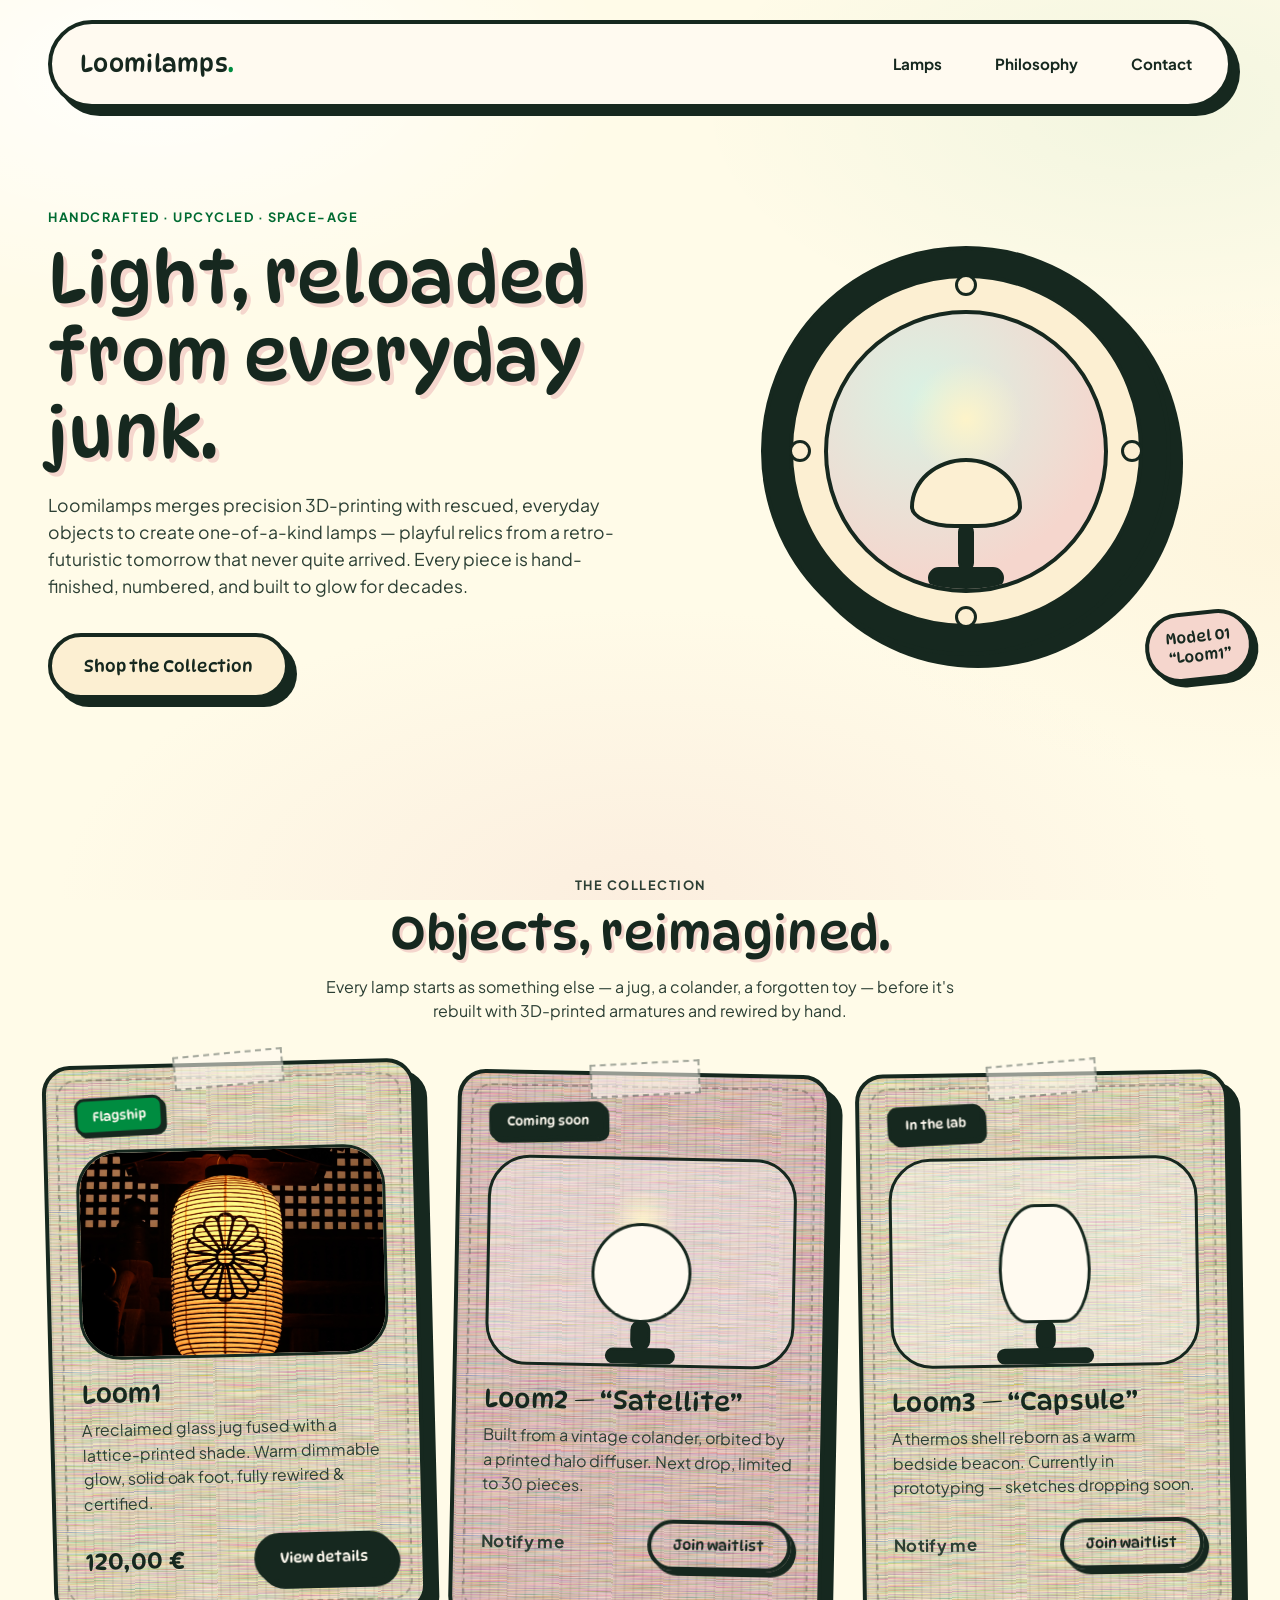
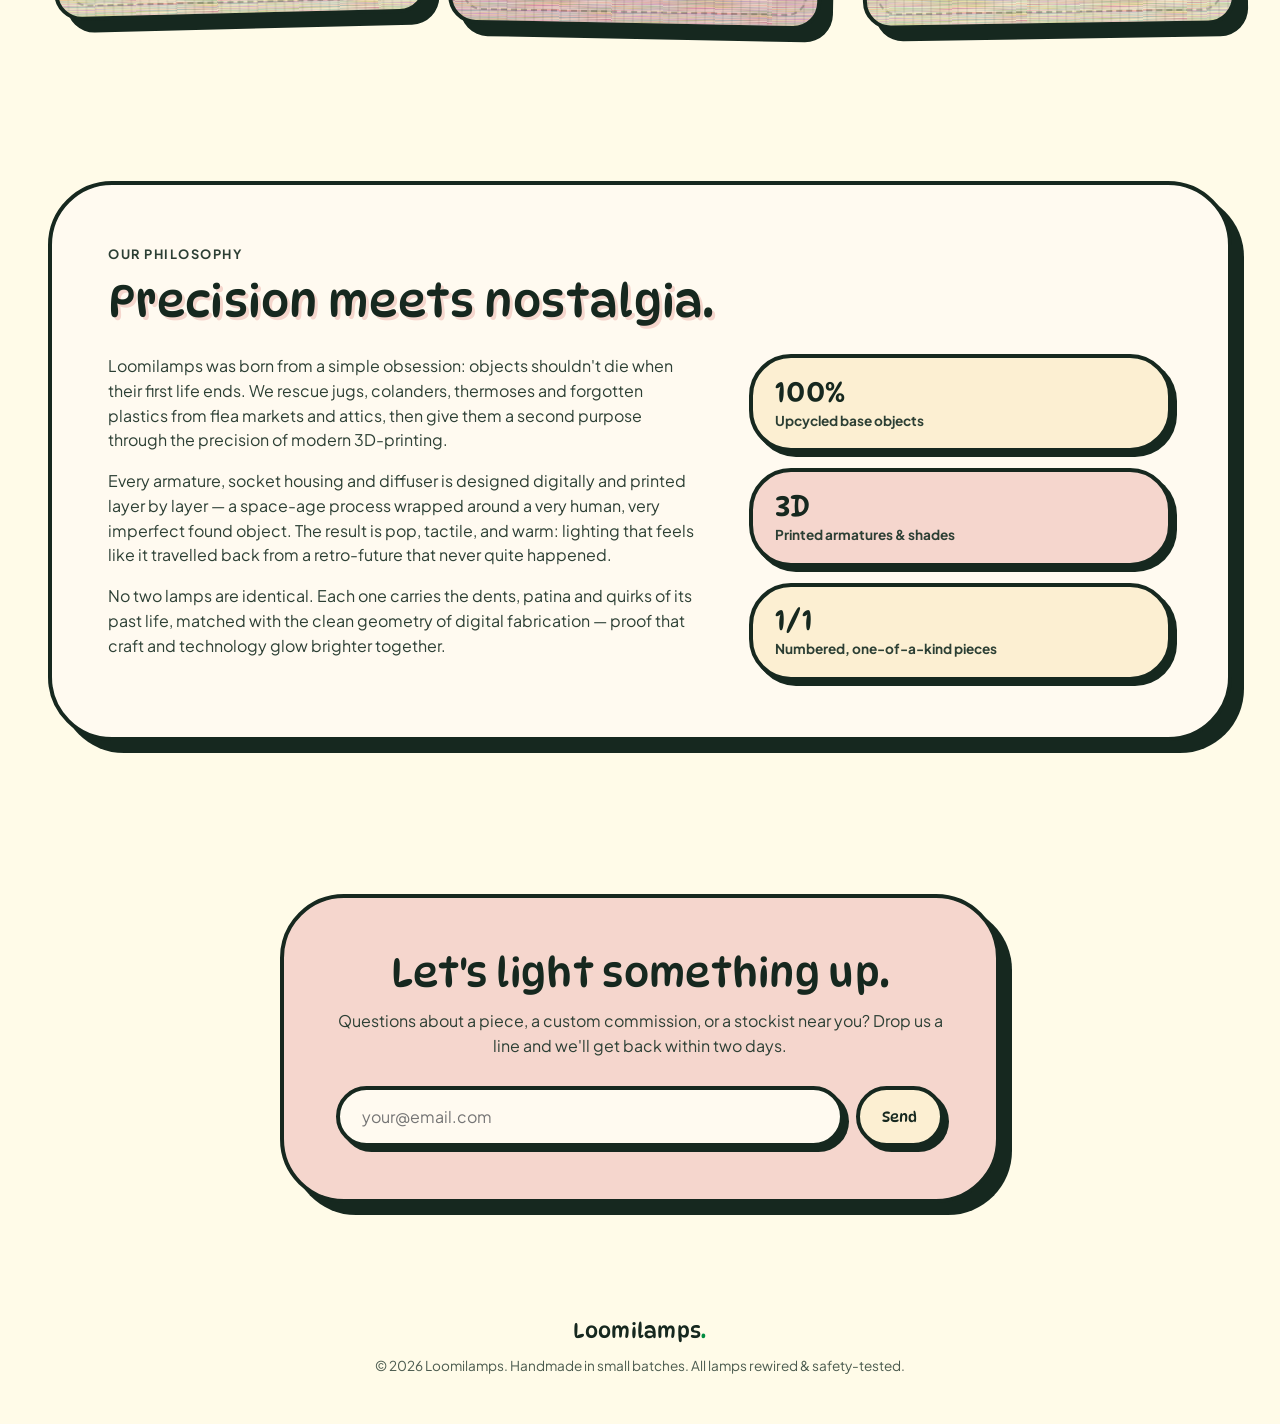
==== commit 4b91734d: "Remove accidental text snippet from the top of index.html" ====
--- a/index.html
+++ b/index.html
@@ -1,11 +1,3 @@
-/* ==========================================================================
-   CONFIGURAZIONE IMMAGINI PRODOTTI (Modificabile facilmente a mano)
-   ========================================================================== */
-:root {
-  --loom1-img-off: 'assets/DSCF7122.JPG';
-  --loom1-img-on:  'assets/DSCF7031.JPG';
-}
-
 <!DOCTYPE html>
 <html lang="en">
 <head>
